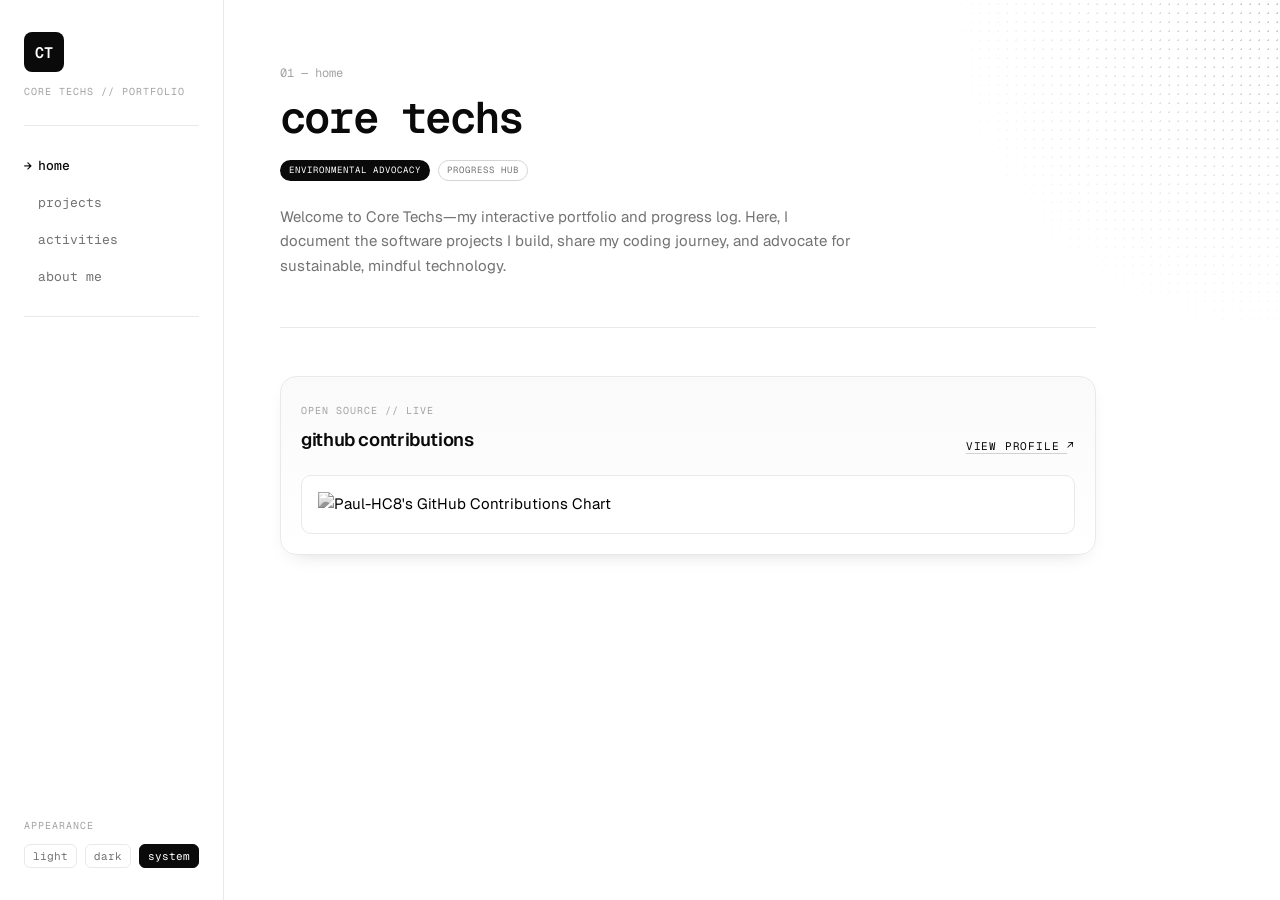
==== index.html @ 4b156652 "Initial commit: Core Techs portfolio" ====
<!DOCTYPE html>
<html lang="en">
<head>
  <meta charset="UTF-8" />
  <meta name="viewport" content="width=device-width, initial-scale=1.0" />
  <meta name="color-scheme" content="light dark" />
  <title>core techs — portfolio</title>

  <!-- Load Geist and Geist Mono with swap behavior -->
  <link rel="preconnect" href="https://fonts.googleapis.com" />
  <link rel="preconnect" href="https://fonts.gstatic.com" crossorigin />
  <link href="https://fonts.googleapis.com/css2?family=Geist+Mono:wght@400;500;600&family=Geist:wght@400;500;600&display=swap" rel="stylesheet" />

  <link rel="stylesheet" href="style.css" />
</head>
<body>
  <!-- Subtle halftone dot texture in the top-right corner -->
  <div class="halftone-backdrop" aria-hidden="true"></div>

  <!-- MOBILE TOP BAR (Visible below 1024px) -->
  <header class="mobile-header">
    <button class="logo-btn" id="mobileLogoBtn" aria-label="Return to Home">CT</button>
    <button class="menu-toggle" id="menuToggle" aria-label="Toggle Menu" aria-expanded="false">
      MENU
    </button>
  </header>

  <div class="app-layout">
    <!-- LEFT SIDEBAR (Fixed 14rem on desktop, overlay on mobile) -->
    <aside class="sidebar" id="sidebar">
      <div class="sidebar-top">
        <!-- Clickable CT Logo that returns to Home -->
        <button class="logo-btn desktop-logo" id="logoBtn" aria-label="Return to Home">
          CT
        </button>
        <span class="micro-label">CORE TECHS // PORTFOLIO</span>
      </div>

      <hr class="hairline" />

      <!-- Navigation Tabs -->
      <nav class="nav-tabs" aria-label="Main Navigation">
        <button class="nav-btn active" data-tab="home">
          <span class="nav-arrow" aria-hidden="true">→</span> home
        </button>
        <button class="nav-btn" data-tab="projects">
          <span class="nav-arrow" aria-hidden="true">→</span> projects
        </button>
        <button class="nav-btn" data-tab="activities">
          <span class="nav-arrow" aria-hidden="true">→</span> activities
        </button>
        <button class="nav-btn" data-tab="about">
          <span class="nav-arrow" aria-hidden="true">→</span> about me
        </button>
      </nav>

      <hr class="hairline" />

      <!-- Theme Switcher: Light / Dark / System -->
      <div class="theme-group">
        <span class="micro-label">APPEARANCE</span>
        <div class="theme-controls" role="group" aria-label="Color theme">
          <button class="theme-btn" data-theme-choice="light">light</button>
          <button class="theme-btn" data-theme-choice="dark">dark</button>
          <button class="theme-btn" data-theme-choice="system">system</button>
        </div>
      </div>
    </aside>

    <!-- MAIN CONTENT COLUMN -->
    <main class="main-content">

      <!-- 1. HOME TAB -->
      <section id="home" class="tab-section active">
        <header class="hero stagger-1">
          <div class="section-marker">01 — home</div>
          <h1 class="display-title">core techs</h1>

          <div class="badge-row">
            <!-- Single inverted chip for highest emphasis -->
            <span class="chip-inverted">ENVIRONMENTAL ADVOCACY</span>
            <span class="chip-outline">PROGRESS HUB</span>
          </div>

          <p class="site-description">
            Welcome to Core Techs—my interactive portfolio and progress log. 
            Here, I document the software projects I build, share my coding journey, 
            and advocate for sustainable, mindful technology.
          </p>
        </header>

        <hr class="hairline section-divider stagger-2" />

        <!-- GITHUB ISLAND CARD -->
        <article class="card github-island stagger-3">
          <div class="island-header">
            <div>
              <span class="micro-label">OPEN SOURCE // LIVE</span>
              <h2 class="card-title">github contributions</h2>
            </div>
            <a id="githubLink" href="https://github.com" target="_blank" rel="noopener noreferrer" class="mono-link">
              VIEW PROFILE <span class="arrow-ext">↗</span>
            </a>
          </div>

          <div class="contribution-wrapper">
            <img
              id="githubChart"
              src=""
              alt="GitHub Contributions Chart"
              class="contribution-chart"
            />
          </div>
        </article>
      </section>

      <!-- 2. PROJECTS TAB -->
      <section id="projects" class="tab-section">
        <div class="section-marker stagger-1">02 — projects</div>
        <h1 class="display-title stagger-1">projects</h1>
        <p class="site-description stagger-2">
          Your featured software and environmental projects will live here in our next update.
        </p>
      </section>

      <!-- 3. ACTIVITIES TAB -->
      <section id="activities" class="tab-section">
        <div class="section-marker stagger-1">03 — activities</div>
        <h1 class="display-title stagger-1">activities</h1>
        <p class="site-description stagger-2">
          Your environmental advocacy milestones and progress timeline will live here.
        </p>
      </section>

      <!-- 4. ABOUT ME TAB -->
      <section id="about" class="tab-section">
        <div class="section-marker stagger-1">04 — about me</div>
        <h1 class="display-title stagger-1">about me</h1>
        <p class="site-description stagger-2">
          Your bio, technical skills, and sustainability mission statement will live here.
        </p>
      </section>

    </main>
  </div>

  <script src="script.js"></script>
</body>
</html>
---- style.css ----
/* =========================================
   1. SEMANTIC MONOCHROME TOKENS
   ========================================= */
:root {
  /* Light Theme (Default) */
  --bg: #ffffff;
  --ink: #0a0a0a;
  --gray-50: #fafafa;
  --gray-100: #f5f5f5;
  --gray-200: #e9e9e9;
  --gray-300: #d4d4d4;
  --gray-400: #a3a3a3;
  --gray-500: #737373;

  /* Halftone dot color & card shadow */
  --dot-color: rgba(10, 10, 10, 0.22);
  --shadow-card: 0 8px 22px -14px rgba(0, 0, 0, 0.25);
  --shadow-card-hover: 0 18px 36px -20px rgba(0, 0, 0, 0.40);

  /* Typography */
  --font-sans: "Geist", system-ui, -apple-system, sans-serif;
  --font-mono: "Geist Mono", ui-monospace, SFMono-Regular, monospace;

  /* Motion curve */
  --ease-out: cubic-bezier(0.16, 1, 0.3, 1);
}

/* Dark Theme Re-mapping */
:root.dark {
  --bg: #0c0c0f;
  --ink: #f4f4f5;
  --gray-50: #18181b;
  --gray-100: #1e1e22;
  --gray-200: #2a2a30;
  --gray-300: #3a3a42;
  --gray-400: #8a8a92;
  --gray-500: #a0a0a8;

  --dot-color: rgba(244, 244, 245, 0.22);
  --shadow-card: none;
  --shadow-card-hover: none;
}

/* =========================================
   2. BASE & RESET
   ========================================= */
* {
  box-sizing: border-box;
  margin: 0;
  padding: 0;
}

::selection {
  background-color: var(--ink);
  color: var(--bg);
}

body {
  font-family: var(--font-sans);
  font-size: 15px;
  line-height: 1.65;
  background-color: var(--bg);
  color: var(--ink);
  transition: background-color 500ms ease, color 500ms ease;
  overflow-x: hidden;
}

/* Slim 6px scrollbar */
::-webkit-scrollbar {
  width: 6px;
  height: 6px;
}
::-webkit-scrollbar-track {
  background: transparent;
}
::-webkit-scrollbar-thumb {
  background: var(--gray-300);
  border-radius: 999px;
}

/* =========================================
   3. HALFTONE TEXTURE MOTIF
   ========================================= */
.halftone-backdrop {
  position: fixed;
  top: 0;
  right: 0;
  width: 340px;
  height: 340px;
  pointer-events: none;
  z-index: 0;
  background-image: radial-gradient(circle, var(--dot-color) 1px, transparent 1px);
  background-size: 9px 9px;
  -webkit-mask-image: radial-gradient(circle at top right, black 0%, transparent 72%);
  mask-image: radial-gradient(circle at top right, black 0%, transparent 72%);
}

/* =========================================
   4. LAYOUT & FIXED LEFT SIDEBAR
   ========================================= */
.mobile-header {
  display: none;
}

.app-layout {
  position: relative;
  z-index: 1;
  min-height: 100vh;
}

.sidebar {
  position: fixed;
  top: 0;
  left: 0;
  width: 14rem;
  height: 100vh;
  padding: 2rem 1.5rem;
  background-color: var(--bg);
  border-right: 1px solid var(--gray-200);
  display: flex;
  flex-direction: column;
  gap: 1.5rem;
  transition: background-color 500ms ease, border-color 500ms ease;
}

.sidebar-top {
  display: flex;
  flex-direction: column;
  gap: 0.75rem;
}

/* Inverted CT Logo */
.logo-btn {
  width: 40px;
  height: 40px;
  border-radius: 8px;
  background-color: var(--ink);
  color: var(--bg);
  font-family: var(--font-mono);
  font-size: 0.95rem;
  font-weight: 600;
  letter-spacing: 0.5px;
  border: none;
  cursor: pointer;
  transition: opacity 200ms ease, transform 200ms ease;
}

.logo-btn:hover {
  opacity: 0.85;
  transform: translateY(-1px);
}

.hairline {
  border: none;
  border-top: 1px solid var(--gray-200);
  transition: border-color 500ms ease;
}

/* Navigation Tabs */
.nav-tabs {
  display: flex;
  flex-direction: column;
  gap: 0.35rem;
}

.nav-btn {
  background: transparent;
  border: none;
  color: var(--gray-500);
  font-family: var(--font-mono);
  font-size: 13px;
  text-align: left;
  padding: 0.45rem 0;
  cursor: pointer;
  display: flex;
  align-items: center;
  gap: 0.4rem;
  transition: color 200ms ease;
}

.nav-btn:hover {
  color: var(--ink);
}

.nav-arrow {
  opacity: 0;
  transform: translateX(-4px);
  transition: opacity 200ms ease, transform 200ms ease;
}

.nav-btn.active {
  color: var(--ink);
  font-weight: 500;
}

.nav-btn.active .nav-arrow {
  opacity: 1;
  transform: translateX(0);
}

/* Theme Switcher */
.theme-group {
  margin-top: auto;
  display: flex;
  flex-direction: column;
  gap: 0.6rem;
}

.theme-controls {
  display: flex;
  gap: 0.5rem;
}

.theme-btn {
  background: transparent;
  border: 1px solid var(--gray-200);
  border-radius: 6px;
  padding: 0.25rem 0.5rem;
  font-family: var(--font-mono);
  font-size: 11px;
  color: var(--gray-500);
  cursor: pointer;
  transition: all 200ms ease;
}

.theme-btn:hover {
  color: var(--ink);
  border-color: var(--gray-300);
}

.theme-btn.active {
  background-color: var(--ink);
  color: var(--bg);
  border-color: var(--ink);
}

/* =========================================
   5. MAIN CONTENT & TYPOGRAPHY
   ========================================= */
.main-content {
  margin-left: 14rem;
  max-width: calc(42rem + 14rem);
  padding: 4rem 1.5rem 5rem 3.5rem;
}

.tab-section {
  display: none;
}

.tab-section.active {
  display: block;
}

.micro-label {
  font-family: var(--font-mono);
  font-size: 10px;
  text-transform: uppercase;
  letter-spacing: 1px;
  color: var(--gray-400);
}

.section-marker {
  font-family: var(--font-mono);
  font-size: 12px;
  color: var(--gray-400);
  margin-bottom: 0.75rem;
}

.display-title {
  font-family: var(--font-mono);
  font-size: 2.75rem;
  font-weight: 600;
  line-height: 1;
  letter-spacing: -0.04em;
  text-transform: lowercase;
  margin-bottom: 1.25rem;
}

.badge-row {
  display: flex;
  flex-wrap: wrap;
  gap: 0.5rem;
  margin-bottom: 1.5rem;
}

.chip-inverted {
  background-color: var(--ink);
  color: var(--bg);
  font-family: var(--font-mono);
  font-size: 9px;
  letter-spacing: 1px;
  padding: 3px 9px;
  border-radius: 999px;
}

.chip-outline {
  border: 1px solid var(--gray-300);
  color: var(--gray-500);
  font-family: var(--font-mono);
  font-size: 9px;
  letter-spacing: 1px;
  padding: 2px 8px;
  border-radius: 999px;
}

.site-description {
  color: var(--gray-500);
  max-width: 58ch;
}

.section-divider {
  margin: 3rem 0;
}

/* =========================================
   6. CARDS & GITHUB ISLAND
   ========================================= */
.card {
  background: linear-gradient(180deg, var(--gray-50) 0%, var(--bg) 100%);
  border: 1px solid var(--gray-200);
  border-radius: 16px;
  padding: 1.25rem;
  box-shadow: var(--shadow-card);
  transition: transform 420ms var(--ease-out),
              box-shadow 350ms var(--ease-out),
              border-color 500ms ease,
              background-color 500ms ease;
}

.card:hover {
  transform: translateY(-2px);
  box-shadow: var(--shadow-card-hover);
}

.island-header {
  display: flex;
  justify-content: space-between;
  align-items: flex-end;
  flex-wrap: wrap;
  gap: 0.75rem;
  margin-bottom: 1.25rem;
}

.card-title {
  font-size: 1.15rem;
  font-weight: 600;
  letter-spacing: -0.02em;
  text-transform: lowercase;
  margin-top: 0.2rem;
}

.mono-link {
  font-family: var(--font-mono);
  font-size: 11px;
  letter-spacing: 0.8px;
  color: var(--ink);
  text-decoration: underline;
  text-decoration-color: rgba(128, 128, 128, 0.35);
  text-underline-offset: 3px;
  transition: text-decoration-color 200ms ease;
}

.mono-link:hover {
  text-decoration-color: var(--ink);
}

.arrow-ext {
  display: inline-block;
  transition: transform 200ms ease;
}

.mono-link:hover .arrow-ext {
  transform: translate(2px, -2px);
}

.contribution-wrapper {
  background-color: var(--bg);
  border: 1px solid var(--gray-200);
  border-radius: 10px;
  padding: 1rem;
  overflow-x: auto;
}

.contribution-chart {
  width: 100%;
  min-width: 560px;
  display: block;
  filter: grayscale(1) contrast(1.1);
}

:root.dark .contribution-chart {
  filter: grayscale(1) invert(1) hue-rotate(180deg) brightness(0.95);
}

/* =========================================
   7. STAGGERED ENTRANCE MOTION
   ========================================= */
@keyframes fadeUp {
  from {
    opacity: 0;
    transform: translateY(12px);
  }
  to {
    opacity: 1;
    transform: translateY(0);
  }
}

.tab-section.active .stagger-1 {
  animation: fadeUp 700ms var(--ease-out) 50ms both;
}
.tab-section.active .stagger-2 {
  animation: fadeUp 700ms var(--ease-out) 120ms both;
}
.tab-section.active .stagger-3 {
  animation: fadeUp 700ms var(--ease-out) 190ms both;
}

@media (prefers-reduced-motion: reduce) {
  *, *::before, *::after {
    animation-duration: 0.01ms !important;
    transition-duration: 0.01ms !important;
  }
}

/* =========================================
   8. RESPONSIVE (< 1024px)
   ========================================= */
@media (max-width: 1023px) {
  .mobile-header {
    position: sticky;
    top: 0;
    z-index: 20;
    display: flex;
    justify-content: space-between;
    align-items: center;
    padding: 0.75rem 1rem;
    background-color: rgba(255, 255, 255, 0.9);
    backdrop-filter: blur(10px);
    border-bottom: 1px solid var(--gray-200);
  }

  :root.dark .mobile-header {
    background-color: rgba(12, 12, 15, 0.9);
  }

  .menu-toggle {
    background: transparent;
    border: 1px solid var(--gray-200);
    border-radius: 6px;
    padding: 0.4rem 0.75rem;
    font-family: var(--font-mono);
    font-size: 11px;
    letter-spacing: 1px;
    color: var(--ink);
    cursor: pointer;
  }

  .desktop-logo {
    display: none;
  }

  .sidebar {
    width: 100%;
    height: calc(100vh - 65px);
    top: 65px;
    z-index: 15;
    transform: translateX(-100%);
    transition: transform 250ms var(--ease-out);
  }

  .sidebar.open {
    transform: translateX(0);
  }

  .main-content {
    margin-left: 0;
    max-width: 42rem;
    padding: 2.5rem 1rem 4rem;
  }
}
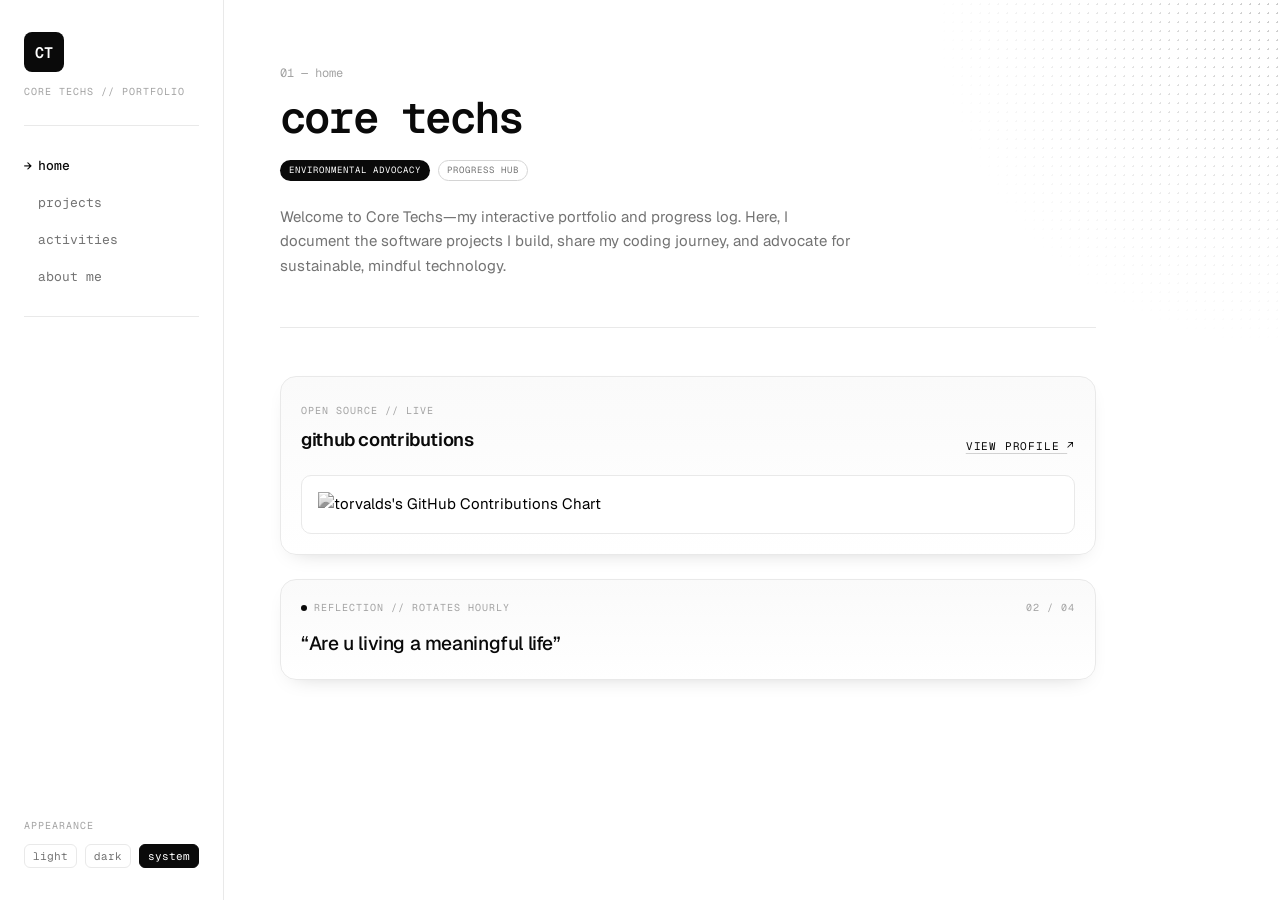
==== commit b5005b71: "Update : Added quotes sa" ====
--- a/index.html
+++ b/index.html
@@ -6,18 +6,19 @@
   <meta name="color-scheme" content="light dark" />
   <title>core techs — portfolio</title>
 
-  <!-- Load Geist and Geist Mono with swap behavior -->
+  <!-- Load Geist and Geist Mono fonts with swap behavior -->
   <link rel="preconnect" href="https://fonts.googleapis.com" />
   <link rel="preconnect" href="https://fonts.gstatic.com" crossorigin />
   <link href="https://fonts.googleapis.com/css2?family=Geist+Mono:wght@400;500;600&family=Geist:wght@400;500;600&display=swap" rel="stylesheet" />
 
+  <!-- Main bryl-minimal monochrome stylesheet -->
   <link rel="stylesheet" href="style.css" />
 </head>
 <body>
-  <!-- Subtle halftone dot texture in the top-right corner -->
+  <!-- Subtle monochrome halftone dot texture in the top-right corner -->
   <div class="halftone-backdrop" aria-hidden="true"></div>
 
-  <!-- MOBILE TOP BAR (Visible below 1024px) -->
+  <!-- MOBILE TOP BAR (Visible on screens narrower than 1024px) -->
   <header class="mobile-header">
     <button class="logo-btn" id="mobileLogoBtn" aria-label="Return to Home">CT</button>
     <button class="menu-toggle" id="menuToggle" aria-label="Toggle Menu" aria-expanded="false">
@@ -26,7 +27,7 @@
   </header>
 
   <div class="app-layout">
-    <!-- LEFT SIDEBAR (Fixed 14rem on desktop, overlay on mobile) -->
+    <!-- FIXED LEFT SIDEBAR -->
     <aside class="sidebar" id="sidebar">
       <div class="sidebar-top">
         <!-- Clickable CT Logo that returns to Home -->
@@ -77,7 +78,7 @@
           <h1 class="display-title">core techs</h1>
 
           <div class="badge-row">
-            <!-- Single inverted chip for highest emphasis -->
+            <!-- Single inverted chip for highest visual emphasis -->
             <span class="chip-inverted">ENVIRONMENTAL ADVOCACY</span>
             <span class="chip-outline">PROGRESS HUB</span>
           </div>
@@ -91,7 +92,7 @@
 
         <hr class="hairline section-divider stagger-2" />
 
-        <!-- GITHUB ISLAND CARD -->
+        <!-- GITHUB CONTRIBUTIONS ISLAND -->
         <article class="card github-island stagger-3">
           <div class="island-header">
             <div>
@@ -111,6 +112,20 @@
               class="contribution-chart"
             />
           </div>
+        </article>
+
+        <!-- HOURLY INSPIRATIONAL QUOTE ISLAND -->
+        <article class="card quote-island stagger-4" aria-live="polite">
+          <div class="quote-header">
+            <span class="micro-label status-label">
+              <span class="status-dot" aria-hidden="true"></span>
+              REFLECTION // ROTATES HOURLY
+            </span>
+            <span id="quoteCounter" class="micro-label">01 / 04</span>
+          </div>
+          <blockquote id="quoteDisplay" class="quote-text">
+            “Life is a gift”
+          </blockquote>
         </article>
       </section>
 
@@ -144,6 +159,7 @@
     </main>
   </div>
 
+  <!-- Single combined JavaScript file -->
   <script src="script.js"></script>
 </body>
 </html>
--- a/style.css
+++ b/style.css
@@ -12,16 +12,13 @@
   --gray-400: #a3a3a3;
   --gray-500: #737373;
 
-  /* Halftone dot color & card shadow */
   --dot-color: rgba(10, 10, 10, 0.22);
   --shadow-card: 0 8px 22px -14px rgba(0, 0, 0, 0.25);
   --shadow-card-hover: 0 18px 36px -20px rgba(0, 0, 0, 0.40);
 
-  /* Typography */
   --font-sans: "Geist", system-ui, -apple-system, sans-serif;
   --font-mono: "Geist Mono", ui-monospace, SFMono-Regular, monospace;
 
-  /* Motion curve */
   --ease-out: cubic-bezier(0.16, 1, 0.3, 1);
 }
 
@@ -65,7 +62,6 @@
   overflow-x: hidden;
 }
 
-/* Slim 6px scrollbar */
 ::-webkit-scrollbar {
   width: 6px;
   height: 6px;
@@ -129,7 +125,6 @@
   gap: 0.75rem;
 }
 
-/* Inverted CT Logo */
 .logo-btn {
   width: 40px;
   height: 40px;
@@ -156,7 +151,6 @@
   transition: border-color 500ms ease;
 }
 
-/* Navigation Tabs */
 .nav-tabs {
   display: flex;
   flex-direction: column;
@@ -198,7 +192,6 @@
   transform: translateX(0);
 }
 
-/* Theme Switcher */
 .theme-group {
   margin-top: auto;
   display: flex;
@@ -313,7 +306,7 @@
 }
 
 /* =========================================
-   6. CARDS & GITHUB ISLAND
+   6. CARDS, GITHUB ISLAND & QUOTE ISLAND
    ========================================= */
 .card {
   background: linear-gradient(180deg, var(--gray-50) 0%, var(--bg) 100%);
@@ -392,6 +385,46 @@
   filter: grayscale(1) invert(1) hue-rotate(180deg) brightness(0.95);
 }
 
+/* Hourly Quote Card */
+.quote-island {
+  margin-top: 1.5rem;
+}
+
+.quote-header {
+  display: flex;
+  justify-content: space-between;
+  align-items: center;
+  margin-bottom: 0.85rem;
+}
+
+.status-label {
+  display: inline-flex;
+  align-items: center;
+  gap: 0.45rem;
+}
+
+.status-dot {
+  width: 6px;
+  height: 6px;
+  border-radius: 999px;
+  background-color: var(--ink);
+  animation: pulseDot 1.8s ease-in-out infinite;
+}
+
+@keyframes pulseDot {
+  0%, 100% { opacity: 1; }
+  50% { opacity: 0.25; }
+}
+
+.quote-text {
+  font-size: 1.2rem;
+  font-weight: 500;
+  letter-spacing: -0.02em;
+  line-height: 1.5;
+  color: var(--ink);
+  transition: opacity 300ms ease;
+}
+
 /* =========================================
    7. STAGGERED ENTRANCE MOTION
    ========================================= */
@@ -414,6 +447,9 @@
 }
 .tab-section.active .stagger-3 {
   animation: fadeUp 700ms var(--ease-out) 190ms both;
+}
+.tab-section.active .stagger-4 {
+  animation: fadeUp 700ms var(--ease-out) 260ms both;
 }
 
 @media (prefers-reduced-motion: reduce) {
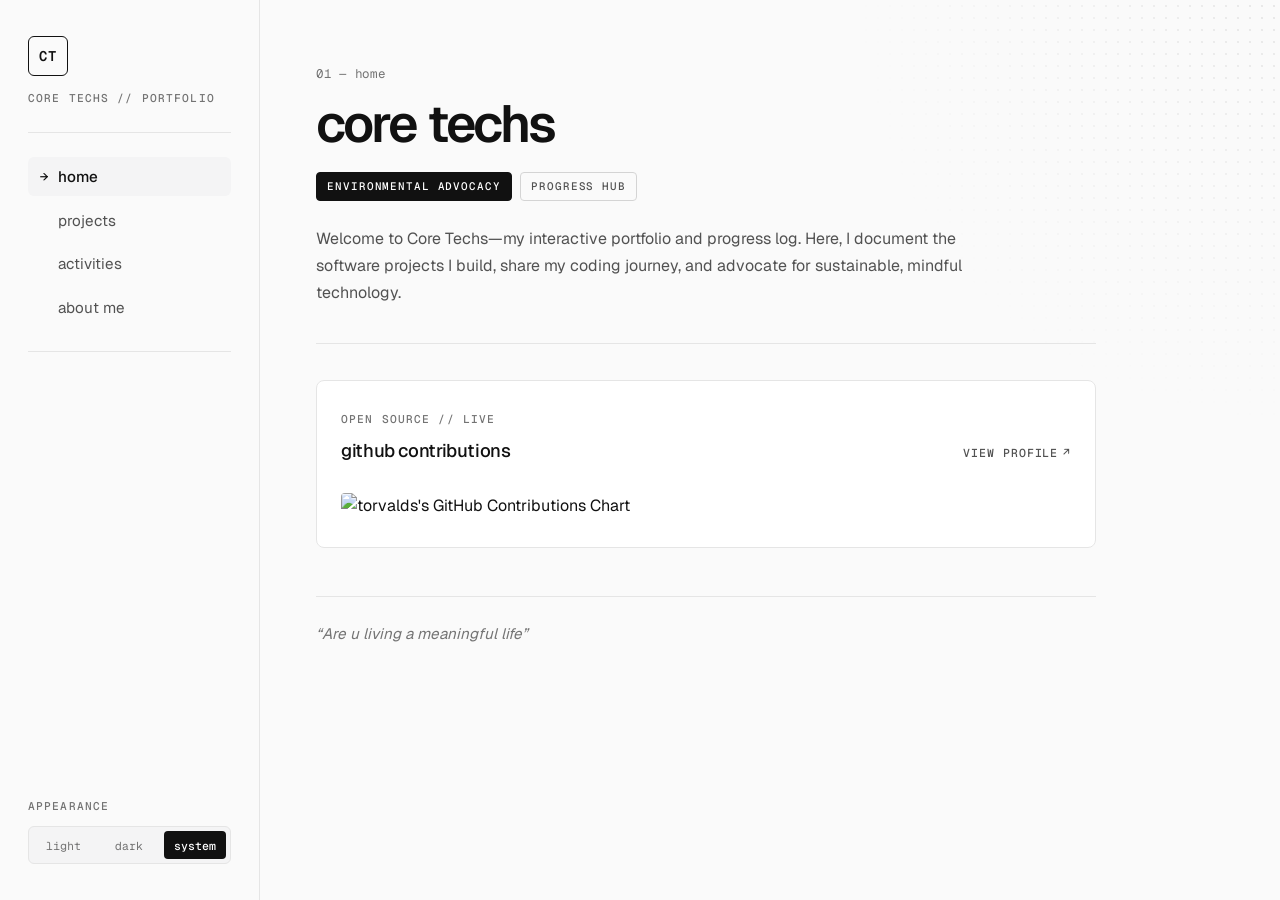
==== commit 75b0aa07: "Fixed quote island into footer" ====
--- a/index.html
+++ b/index.html
@@ -84,15 +84,15 @@
           </div>
 
           <p class="site-description">
-            Welcome to Core Techs—my interactive portfolio and progress log. 
-            Here, I document the software projects I build, share my coding journey, 
+            Welcome to Core Techs—my interactive portfolio and progress log.
+            Here, I document the software projects I build, share my coding journey,
             and advocate for sustainable, mindful technology.
           </p>
         </header>
 
         <hr class="hairline section-divider stagger-2" />
 
-        <!-- GITHUB CONTRIBUTIONS ISLAND -->
+        <!-- GITHUB CONTRIBUTIONS ISLAND (Retained design) -->
         <article class="card github-island stagger-3">
           <div class="island-header">
             <div>
@@ -114,19 +114,12 @@
           </div>
         </article>
 
-        <!-- HOURLY INSPIRATIONAL QUOTE ISLAND -->
-        <article class="card quote-island stagger-4" aria-live="polite">
-          <div class="quote-header">
-            <span class="micro-label status-label">
-              <span class="status-dot" aria-hidden="true"></span>
-              REFLECTION // ROTATES HOURLY
-            </span>
-            <span id="quoteCounter" class="micro-label">01 / 04</span>
-          </div>
-          <blockquote id="quoteDisplay" class="quote-text">
+        <!-- HOURLY INSPIRATIONAL QUOTE FOOTER (Minimal, no island/labels/counter) -->
+        <footer class="quote-footer stagger-4" aria-live="polite">
+          <blockquote id="quoteDisplay" class="quote-footer-text">
             “Life is a gift”
           </blockquote>
-        </article>
+        </footer>
       </section>
 
       <!-- 2. PROJECTS TAB -->
--- a/style.css
+++ b/style.css
@@ -1,106 +1,199 @@
 /* =========================================
-   1. SEMANTIC MONOCHROME TOKENS
+   1. DESIGN TOKENS (LIGHT & DARK THEMES)
    ========================================= */
 :root {
-  /* Light Theme (Default) */
-  --bg: #ffffff;
-  --ink: #0a0a0a;
-  --gray-50: #fafafa;
-  --gray-100: #f5f5f5;
-  --gray-200: #e9e9e9;
-  --gray-300: #d4d4d4;
-  --gray-400: #a3a3a3;
-  --gray-500: #737373;
-
-  --dot-color: rgba(10, 10, 10, 0.22);
-  --shadow-card: 0 8px 22px -14px rgba(0, 0, 0, 0.25);
-  --shadow-card-hover: 0 18px 36px -20px rgba(0, 0, 0, 0.40);
-
-  --font-sans: "Geist", system-ui, -apple-system, sans-serif;
-  --font-mono: "Geist Mono", ui-monospace, SFMono-Regular, monospace;
-
-  --ease-out: cubic-bezier(0.16, 1, 0.3, 1);
-}
-
-/* Dark Theme Re-mapping */
+  /* Color Palette — Light Mode (bryl-minimal monochrome) */
+  --bg: #fafafa;
+  --surface: #ffffff;
+  --surface-subtle: #f4f4f5;
+  --text: #111111;
+  --text-secondary: #525252;
+  --muted: #737373;
+  --border: #e5e5e5;
+  --border-strong: #d4d4d4;
+  --accent: #111111;
+  --accent-text: #ffffff;
+  --halftone-dot: rgba(17, 17, 17, 0.08);
+
+  /* Typography */
+  --font-sans: "Geist", -apple-system, BlinkMacSystemFont, "Segoe UI", sans-serif;
+  --font-mono: "Geist Mono", ui-monospace, SFMono-Regular, Menlo, monospace;
+
+  /* Layout Dimensions */
+  --sidebar-width: 260px;
+  --content-max-width: 780px;
+  --radius: 8px;
+}
+
+/* Dark Mode overrides (toggled by script.js on <html>) */
 :root.dark {
-  --bg: #0c0c0f;
-  --ink: #f4f4f5;
-  --gray-50: #18181b;
-  --gray-100: #1e1e22;
-  --gray-200: #2a2a30;
-  --gray-300: #3a3a42;
-  --gray-400: #8a8a92;
-  --gray-500: #a0a0a8;
-
-  --dot-color: rgba(244, 244, 245, 0.22);
-  --shadow-card: none;
-  --shadow-card-hover: none;
-}
-
-/* =========================================
-   2. BASE & RESET
-   ========================================= */
-* {
+  --bg: #0a0a0a;
+  --surface: #121212;
+  --surface-subtle: #1a1a1a;
+  --text: #f5f5f5;
+  --text-secondary: #a3a3a3;
+  --muted: #8a8a8a;
+  --border: #262626;
+  --border-strong: #404040;
+  --accent: #f5f5f5;
+  --accent-text: #0a0a0a;
+  --halftone-dot: rgba(245, 245, 245, 0.08);
+}
+
+/* =========================================
+   2. RESET & BASE STYLES
+   ========================================= */
+*,
+*::before,
+*::after {
   box-sizing: border-box;
+}
+
+html {
+  font-size: 16px;
+  scroll-behavior: smooth;
+}
+
+body {
   margin: 0;
+  min-height: 100vh;
+  background-color: var(--bg);
+  color: var(--text);
+  font-family: var(--font-sans);
+  line-height: 1.6;
+  -webkit-font-smoothing: antialiased;
+  transition: background-color 0.2s ease, color 0.2s ease;
+}
+
+button {
+  font-family: inherit;
+  color: inherit;
+  background: none;
+  border: none;
   padding: 0;
-}
-
-::selection {
-  background-color: var(--ink);
-  color: var(--bg);
-}
-
-body {
-  font-family: var(--font-sans);
-  font-size: 15px;
-  line-height: 1.65;
-  background-color: var(--bg);
-  color: var(--ink);
-  transition: background-color 500ms ease, color 500ms ease;
-  overflow-x: hidden;
-}
-
-::-webkit-scrollbar {
-  width: 6px;
-  height: 6px;
-}
-::-webkit-scrollbar-track {
-  background: transparent;
-}
-::-webkit-scrollbar-thumb {
-  background: var(--gray-300);
-  border-radius: 999px;
-}
-
-/* =========================================
-   3. HALFTONE TEXTURE MOTIF
+  cursor: pointer;
+}
+
+a {
+  color: inherit;
+  text-decoration: none;
+}
+
+/* Focus outline for keyboard accessibility */
+button:focus-visible,
+a:focus-visible {
+  outline: 2px solid var(--text);
+  outline-offset: 2px;
+}
+
+/* =========================================
+   3. HALFTONE DOT BACKDROP (TOP-RIGHT)
    ========================================= */
 .halftone-backdrop {
   position: fixed;
   top: 0;
   right: 0;
-  width: 340px;
-  height: 340px;
+  width: 420px;
+  height: 420px;
   pointer-events: none;
   z-index: 0;
-  background-image: radial-gradient(circle, var(--dot-color) 1px, transparent 1px);
-  background-size: 9px 9px;
-  -webkit-mask-image: radial-gradient(circle at top right, black 0%, transparent 72%);
-  mask-image: radial-gradient(circle at top right, black 0%, transparent 72%);
-}
-
-/* =========================================
-   4. LAYOUT & FIXED LEFT SIDEBAR
+  background-image: radial-gradient(var(--halftone-dot) 1.25px, transparent 1.25px);
+  background-size: 12px 12px;
+  -webkit-mask-image: radial-gradient(circle at top right, #000 0%, transparent 72%);
+  mask-image: radial-gradient(circle at top right, #000 0%, transparent 72%);
+}
+
+/* =========================================
+   4. SHARED UTILITY ELEMENTS
+   ========================================= */
+.micro-label {
+  display: inline-block;
+  font-family: var(--font-mono);
+  font-size: 0.7rem;
+  font-weight: 500;
+  letter-spacing: 0.1em;
+  text-transform: uppercase;
+  color: var(--muted);
+}
+
+.hairline {
+  border: none;
+  border-top: 1px solid var(--border);
+  margin: 1.5rem 0;
+}
+
+.section-divider {
+  margin: 2.25rem 0;
+}
+
+.logo-btn {
+  display: inline-flex;
+  align-items: center;
+  justify-content: center;
+  width: 40px;
+  height: 40px;
+  border: 1px solid var(--text);
+  border-radius: 6px;
+  font-family: var(--font-mono);
+  font-size: 0.875rem;
+  font-weight: 600;
+  letter-spacing: 0.05em;
+  color: var(--text);
+  background-color: transparent;
+  transition: background-color 0.2s ease, color 0.2s ease, transform 0.15s ease;
+}
+
+.logo-btn:hover {
+  background-color: var(--accent);
+  color: var(--accent-text);
+}
+
+.logo-btn:active {
+  transform: scale(0.96);
+}
+
+/* =========================================
+   5. MOBILE HEADER (HIDDEN ON DESKTOP)
    ========================================= */
 .mobile-header {
   display: none;
-}
-
+  position: fixed;
+  top: 0;
+  left: 0;
+  right: 0;
+  height: 64px;
+  padding: 0 1.25rem;
+  align-items: center;
+  justify-content: space-between;
+  background-color: var(--bg);
+  border-bottom: 1px solid var(--border);
+  z-index: 100;
+}
+
+.menu-toggle {
+  font-family: var(--font-mono);
+  font-size: 0.75rem;
+  font-weight: 500;
+  letter-spacing: 0.1em;
+  padding: 0.45rem 0.75rem;
+  border: 1px solid var(--border-strong);
+  border-radius: 6px;
+  transition: background-color 0.2s ease, color 0.2s ease, border-color 0.2s ease;
+}
+
+.menu-toggle:hover {
+  background-color: var(--accent);
+  color: var(--accent-text);
+  border-color: var(--accent);
+}
+
+/* =========================================
+   6. APP LAYOUT & FIXED SIDEBAR
+   ========================================= */
 .app-layout {
   position: relative;
   z-index: 1;
+  display: flex;
   min-height: 100vh;
 }
 
@@ -108,49 +201,25 @@
   position: fixed;
   top: 0;
   left: 0;
-  width: 14rem;
-  height: 100vh;
-  padding: 2rem 1.5rem;
+  bottom: 0;
+  width: var(--sidebar-width);
+  padding: 2.25rem 1.75rem;
+  display: flex;
+  flex-direction: column;
   background-color: var(--bg);
-  border-right: 1px solid var(--gray-200);
+  border-right: 1px solid var(--border);
+  z-index: 50;
+  transition: background-color 0.2s ease, border-color 0.2s ease, transform 0.25s ease;
+}
+
+.sidebar-top {
   display: flex;
   flex-direction: column;
-  gap: 1.5rem;
-  transition: background-color 500ms ease, border-color 500ms ease;
-}
-
-.sidebar-top {
-  display: flex;
-  flex-direction: column;
-  gap: 0.75rem;
-}
-
-.logo-btn {
-  width: 40px;
-  height: 40px;
-  border-radius: 8px;
-  background-color: var(--ink);
-  color: var(--bg);
-  font-family: var(--font-mono);
-  font-size: 0.95rem;
-  font-weight: 600;
-  letter-spacing: 0.5px;
-  border: none;
-  cursor: pointer;
-  transition: opacity 200ms ease, transform 200ms ease;
-}
-
-.logo-btn:hover {
-  opacity: 0.85;
-  transform: translateY(-1px);
-}
-
-.hairline {
-  border: none;
-  border-top: 1px solid var(--gray-200);
-  transition: border-color 500ms ease;
-}
-
+  align-items: flex-start;
+  gap: 0.9rem;
+}
+
+/* Navigation Tabs */
 .nav-tabs {
   display: flex;
   flex-direction: column;
@@ -158,33 +227,41 @@
 }
 
 .nav-btn {
-  background: transparent;
-  border: none;
-  color: var(--gray-500);
-  font-family: var(--font-mono);
-  font-size: 13px;
+  display: flex;
+  align-items: center;
+  gap: 0.6rem;
+  width: 100%;
+  padding: 0.6rem 0.75rem;
+  border-radius: 6px;
+  font-size: 0.95rem;
+  font-weight: 400;
+  color: var(--text-secondary);
   text-align: left;
-  padding: 0.45rem 0;
-  cursor: pointer;
-  display: flex;
-  align-items: center;
-  gap: 0.4rem;
-  transition: color 200ms ease;
-}
-
-.nav-btn:hover {
-  color: var(--ink);
+  transition: background-color 0.15s ease, color 0.15s ease;
 }
 
 .nav-arrow {
+  font-family: var(--font-mono);
+  font-size: 0.85rem;
   opacity: 0;
   transform: translateX(-4px);
-  transition: opacity 200ms ease, transform 200ms ease;
+  transition: opacity 0.15s ease, transform 0.15s ease;
+}
+
+.nav-btn:hover {
+  color: var(--text);
+  background-color: var(--surface-subtle);
+}
+
+.nav-btn:hover .nav-arrow {
+  opacity: 0.6;
+  transform: translateX(0);
 }
 
 .nav-btn.active {
-  color: var(--ink);
-  font-weight: 500;
+  color: var(--text);
+  font-weight: 500;
+  background-color: var(--surface-subtle);
 }
 
 .nav-btn.active .nav-arrow {
@@ -192,81 +269,80 @@
   transform: translateX(0);
 }
 
+/* Theme Switcher (Light / Dark / System) */
 .theme-group {
   margin-top: auto;
   display: flex;
   flex-direction: column;
-  gap: 0.6rem;
+  gap: 0.65rem;
 }
 
 .theme-controls {
-  display: flex;
-  gap: 0.5rem;
+  display: grid;
+  grid-template-columns: repeat(3, 1fr);
+  gap: 0.25rem;
+  padding: 0.25rem;
+  background-color: var(--surface-subtle);
+  border: 1px solid var(--border);
+  border-radius: 6px;
 }
 
 .theme-btn {
-  background: transparent;
-  border: 1px solid var(--gray-200);
-  border-radius: 6px;
-  padding: 0.25rem 0.5rem;
-  font-family: var(--font-mono);
-  font-size: 11px;
-  color: var(--gray-500);
-  cursor: pointer;
-  transition: all 200ms ease;
+  padding: 0.4rem 0.25rem;
+  border-radius: 4px;
+  font-family: var(--font-mono);
+  font-size: 0.72rem;
+  color: var(--muted);
+  text-align: center;
+  transition: background-color 0.15s ease, color 0.15s ease;
 }
 
 .theme-btn:hover {
-  color: var(--ink);
-  border-color: var(--gray-300);
+  color: var(--text);
 }
 
 .theme-btn.active {
-  background-color: var(--ink);
-  color: var(--bg);
-  border-color: var(--ink);
-}
-
-/* =========================================
-   5. MAIN CONTENT & TYPOGRAPHY
+  background-color: var(--accent);
+  color: var(--accent-text);
+  font-weight: 500;
+}
+
+/* =========================================
+   7. MAIN CONTENT COLUMN & TABS
    ========================================= */
 .main-content {
-  margin-left: 14rem;
-  max-width: calc(42rem + 14rem);
-  padding: 4rem 1.5rem 5rem 3.5rem;
+  margin-left: var(--sidebar-width);
+  flex: 1;
+  width: 100%;
+  max-width: calc(var(--content-max-width) + var(--sidebar-width));
+  padding: 4rem 3.5rem 3.5rem;
 }
 
 .tab-section {
   display: none;
+  max-width: var(--content-max-width);
 }
 
 .tab-section.active {
   display: block;
 }
 
-.micro-label {
-  font-family: var(--font-mono);
-  font-size: 10px;
-  text-transform: uppercase;
-  letter-spacing: 1px;
-  color: var(--gray-400);
-}
-
+/* Hero Section */
 .section-marker {
   font-family: var(--font-mono);
-  font-size: 12px;
-  color: var(--gray-400);
+  font-size: 0.78rem;
+  color: var(--muted);
+  letter-spacing: 0.06em;
   margin-bottom: 0.75rem;
 }
 
 .display-title {
-  font-family: var(--font-mono);
-  font-size: 2.75rem;
+  margin: 0 0 1.25rem;
+  font-size: clamp(2.25rem, 5vw, 3.25rem);
   font-weight: 600;
-  line-height: 1;
   letter-spacing: -0.04em;
-  text-transform: lowercase;
-  margin-bottom: 1.25rem;
+  line-height: 1.08;
+  color: var(--text);
 }
 
 .badge-row {
@@ -276,90 +352,93 @@
   margin-bottom: 1.5rem;
 }
 
+.chip-inverted,
+.chip-outline {
+  display: inline-flex;
+  align-items: center;
+  padding: 0.3rem 0.65rem;
+  border-radius: 4px;
+  font-family: var(--font-mono);
+  font-size: 0.68rem;
+  font-weight: 500;
+  letter-spacing: 0.08em;
+  text-transform: uppercase;
+}
+
 .chip-inverted {
-  background-color: var(--ink);
-  color: var(--bg);
-  font-family: var(--font-mono);
-  font-size: 9px;
-  letter-spacing: 1px;
-  padding: 3px 9px;
-  border-radius: 999px;
+  background-color: var(--accent);
+  color: var(--accent-text);
+  border: 1px solid var(--accent);
 }
 
 .chip-outline {
-  border: 1px solid var(--gray-300);
-  color: var(--gray-500);
-  font-family: var(--font-mono);
-  font-size: 9px;
-  letter-spacing: 1px;
-  padding: 2px 8px;
-  border-radius: 999px;
+  background-color: transparent;
+  color: var(--text-secondary);
+  border: 1px solid var(--border-strong);
 }
 
 .site-description {
-  color: var(--gray-500);
-  max-width: 58ch;
-}
-
-.section-divider {
-  margin: 3rem 0;
-}
-
-/* =========================================
-   6. CARDS, GITHUB ISLAND & QUOTE ISLAND
+  margin: 0;
+  max-width: 60ch;
+  font-size: 1rem;
+  line-height: 1.7;
+  color: var(--text-secondary);
+}
+
+/* =========================================
+   8. GITHUB CONTRIBUTIONS ISLAND (RETAINED)
    ========================================= */
 .card {
-  background: linear-gradient(180deg, var(--gray-50) 0%, var(--bg) 100%);
-  border: 1px solid var(--gray-200);
-  border-radius: 16px;
-  padding: 1.25rem;
-  box-shadow: var(--shadow-card);
-  transition: transform 420ms var(--ease-out),
-              box-shadow 350ms var(--ease-out),
-              border-color 500ms ease,
-              background-color 500ms ease;
+  background-color: var(--surface);
+  border: 1px solid var(--border);
+  border-radius: var(--radius);
+  padding: 1.5rem;
+  transition: border-color 0.2s ease, background-color 0.2s ease;
 }
 
 .card:hover {
-  transform: translateY(-2px);
-  box-shadow: var(--shadow-card-hover);
+  border-color: var(--border-strong);
 }
 
 .island-header {
   display: flex;
+  align-items: flex-end;
   justify-content: space-between;
-  align-items: flex-end;
+  gap: 1rem;
+  margin-bottom: 1.25rem;
   flex-wrap: wrap;
-  gap: 0.75rem;
-  margin-bottom: 1.25rem;
 }
 
 .card-title {
+  margin: 0.35rem 0 0;
   font-size: 1.15rem;
-  font-weight: 600;
+  font-weight: 500;
   letter-spacing: -0.02em;
-  text-transform: lowercase;
-  margin-top: 0.2rem;
+  color: var(--text);
 }
 
 .mono-link {
-  font-family: var(--font-mono);
-  font-size: 11px;
-  letter-spacing: 0.8px;
-  color: var(--ink);
-  text-decoration: underline;
-  text-decoration-color: rgba(128, 128, 128, 0.35);
-  text-underline-offset: 3px;
-  transition: text-decoration-color 200ms ease;
+  display: inline-flex;
+  align-items: center;
+  gap: 0.3rem;
+  font-family: var(--font-mono);
+  font-size: 0.72rem;
+  font-weight: 500;
+  letter-spacing: 0.08em;
+  color: var(--text-secondary);
+  padding-bottom: 2px;
+  border-bottom: 1px solid transparent;
+  transition: color 0.15s ease, border-color 0.15s ease;
 }
 
 .mono-link:hover {
-  text-decoration-color: var(--ink);
+  color: var(--text);
+  border-bottom-color: var(--text);
 }
 
 .arrow-ext {
   display: inline-block;
-  transition: transform 200ms ease;
+  transition: transform 0.15s ease;
 }
 
 .mono-link:hover .arrow-ext {
@@ -367,71 +446,51 @@
 }
 
 .contribution-wrapper {
-  background-color: var(--bg);
-  border: 1px solid var(--gray-200);
-  border-radius: 10px;
-  padding: 1rem;
+  width: 100%;
   overflow-x: auto;
+  padding: 0.5rem 0 0.25rem;
 }
 
 .contribution-chart {
+  display: block;
   width: 100%;
-  min-width: 560px;
-  display: block;
-  filter: grayscale(1) contrast(1.1);
-}
-
+  min-width: 620px;
+  height: auto;
+  border-radius: 4px;
+}
+
+/* Adapts the monochrome GitHub squares cleanly for Dark Mode */
 :root.dark .contribution-chart {
-  filter: grayscale(1) invert(1) hue-rotate(180deg) brightness(0.95);
-}
-
-/* Hourly Quote Card */
-.quote-island {
-  margin-top: 1.5rem;
-}
-
-.quote-header {
-  display: flex;
-  justify-content: space-between;
-  align-items: center;
-  margin-bottom: 0.85rem;
-}
-
-.status-label {
-  display: inline-flex;
-  align-items: center;
-  gap: 0.45rem;
-}
-
-.status-dot {
-  width: 6px;
-  height: 6px;
-  border-radius: 999px;
-  background-color: var(--ink);
-  animation: pulseDot 1.8s ease-in-out infinite;
-}
-
-@keyframes pulseDot {
-  0%, 100% { opacity: 1; }
-  50% { opacity: 0.25; }
-}
-
-.quote-text {
-  font-size: 1.2rem;
-  font-weight: 500;
-  letter-spacing: -0.02em;
-  line-height: 1.5;
-  color: var(--ink);
-  transition: opacity 300ms ease;
-}
-
-/* =========================================
-   7. STAGGERED ENTRANCE MOTION
+  filter: invert(0.92) hue-rotate(180deg);
+}
+
+/* =========================================
+   9. HOME PAGE QUOTE FOOTER (MINIMALIST)
+   ========================================= */
+.quote-footer {
+  margin-top: 3rem;
+  padding-top: 1.5rem;
+  border-top: 1px solid var(--border);
+  /* Change to "center" if you want the footer quote centered */
+  text-align: left;
+}
+
+.quote-footer-text {
+  margin: 0;
+  font-size: 0.95rem;
+  line-height: 1.65;
+  font-style: italic;
+  color: var(--muted);
+  transition: opacity 0.15s ease;
+}
+
+/* =========================================
+   10. STAGGERED ENTRANCE ANIMATIONS
    ========================================= */
 @keyframes fadeUp {
   from {
     opacity: 0;
-    transform: translateY(12px);
+    transform: translateY(10px);
   }
   to {
     opacity: 1;
@@ -439,79 +498,61 @@
   }
 }
 
-.tab-section.active .stagger-1 {
-  animation: fadeUp 700ms var(--ease-out) 50ms both;
-}
-.tab-section.active .stagger-2 {
-  animation: fadeUp 700ms var(--ease-out) 120ms both;
-}
-.tab-section.active .stagger-3 {
-  animation: fadeUp 700ms var(--ease-out) 190ms both;
-}
+.tab-section.active .stagger-1,
+.tab-section.active .stagger-2,
+.tab-section.active .stagger-3,
 .tab-section.active .stagger-4 {
-  animation: fadeUp 700ms var(--ease-out) 260ms both;
-}
-
+  animation: fadeUp 0.45s cubic-bezier(0.22, 1, 0.36, 1) both;
+}
+
+.tab-section.active .stagger-1 { animation-delay: 0.03s; }
+.tab-section.active .stagger-2 { animation-delay: 0.1s; }
+.tab-section.active .stagger-3 { animation-delay: 0.17s; }
+.tab-section.active .stagger-4 { animation-delay: 0.24s; }
+
+/* =========================================
+   11. RESPONSIVE LAYOUT (TABLET & MOBILE)
+   ========================================= */
+@media (max-width: 1023px) {
+  .mobile-header {
+    display: flex;
+  }
+
+  .desktop-logo {
+    display: none;
+  }
+
+  .sidebar {
+    top: 64px;
+    width: 100%;
+    max-width: 300px;
+    padding: 1.5rem;
+    transform: translateX(-100%);
+    box-shadow: 8px 0 24px rgba(0, 0, 0, 0.08);
+  }
+
+  .sidebar.open {
+    transform: translateX(0);
+  }
+
+  .main-content {
+    margin-left: 0;
+    max-width: 100%;
+    padding: 6rem 1.25rem 3rem;
+  }
+
+  .card {
+    padding: 1.25rem;
+  }
+}
+
+/* Respect OS reduced-motion preferences */
 @media (prefers-reduced-motion: reduce) {
-  *, *::before, *::after {
+  *,
+  *::before,
+  *::after {
     animation-duration: 0.01ms !important;
     transition-duration: 0.01ms !important;
-  }
-}
-
-/* =========================================
-   8. RESPONSIVE (< 1024px)
-   ========================================= */
-@media (max-width: 1023px) {
-  .mobile-header {
-    position: sticky;
-    top: 0;
-    z-index: 20;
-    display: flex;
-    justify-content: space-between;
-    align-items: center;
-    padding: 0.75rem 1rem;
-    background-color: rgba(255, 255, 255, 0.9);
-    backdrop-filter: blur(10px);
-    border-bottom: 1px solid var(--gray-200);
-  }
-
-  :root.dark .mobile-header {
-    background-color: rgba(12, 12, 15, 0.9);
-  }
-
-  .menu-toggle {
-    background: transparent;
-    border: 1px solid var(--gray-200);
-    border-radius: 6px;
-    padding: 0.4rem 0.75rem;
-    font-family: var(--font-mono);
-    font-size: 11px;
-    letter-spacing: 1px;
-    color: var(--ink);
-    cursor: pointer;
-  }
-
-  .desktop-logo {
-    display: none;
-  }
-
-  .sidebar {
-    width: 100%;
-    height: calc(100vh - 65px);
-    top: 65px;
-    z-index: 15;
-    transform: translateX(-100%);
-    transition: transform 250ms var(--ease-out);
-  }
-
-  .sidebar.open {
-    transform: translateX(0);
-  }
-
-  .main-content {
-    margin-left: 0;
-    max-width: 42rem;
-    padding: 2.5rem 1rem 4rem;
+    scroll-behavior: auto !important;
   }
 }
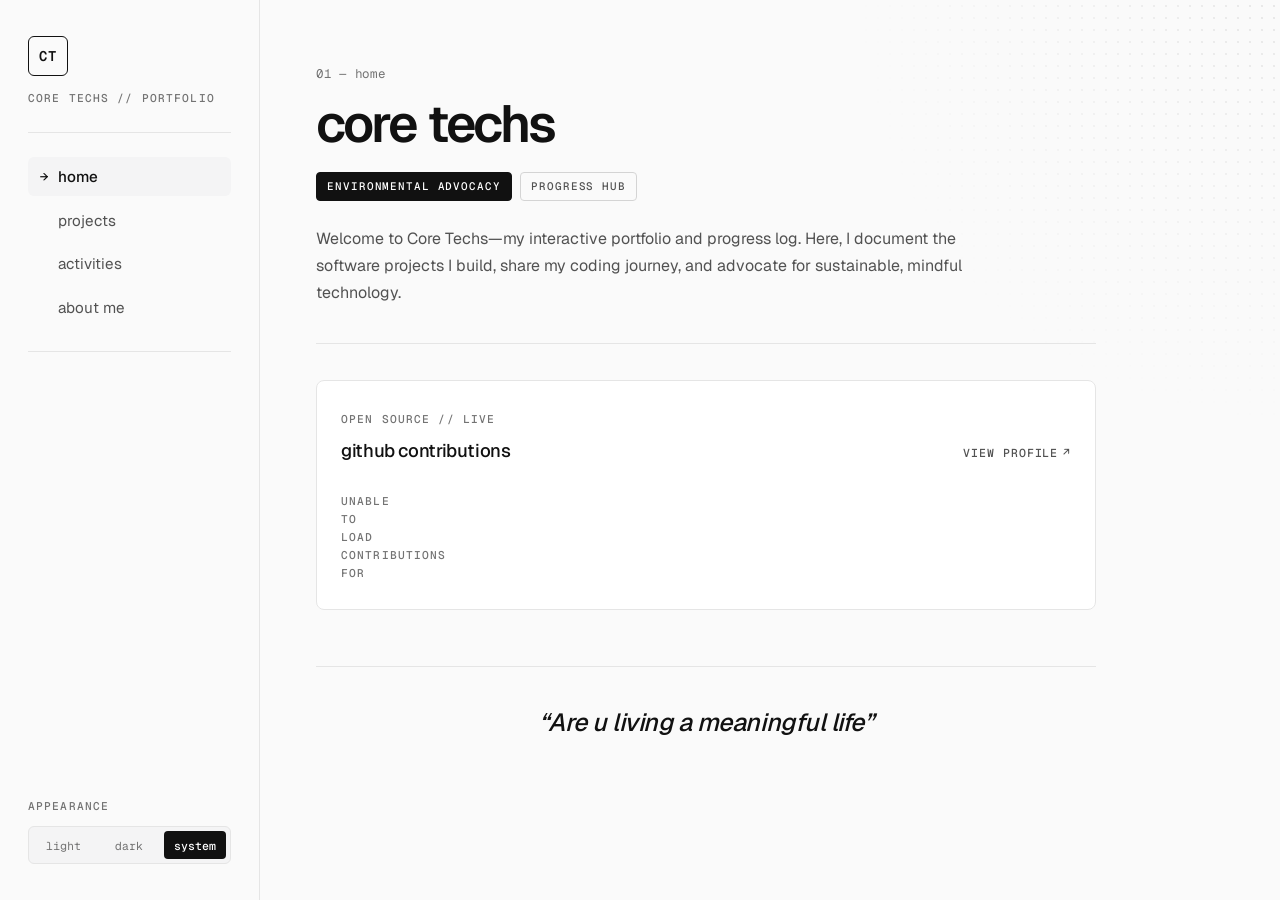
==== commit 8b272b6b: "Fixed Font size for font and Github streak problem" ====
--- a/index.html
+++ b/index.html
@@ -92,7 +92,7 @@
 
         <hr class="hairline section-divider stagger-2" />
 
-        <!-- GITHUB CONTRIBUTIONS ISLAND (Retained design) -->
+        <!-- GITHUB CONTRIBUTIONS ISLAND (Blank spaces for 0-contribution days) -->
         <article class="card github-island stagger-3">
           <div class="island-header">
             <div>
@@ -105,16 +105,18 @@
           </div>
 
           <div class="contribution-wrapper">
-            <img
+            <div
               id="githubChart"
-              src=""
-              alt="GitHub Contributions Chart"
-              class="contribution-chart"
-            />
+              class="contribution-grid"
+              role="img"
+              aria-label="GitHub Contributions Chart"
+            >
+              <span class="micro-label">LOADING CONTRIBUTIONS...</span>
+            </div>
           </div>
         </article>
 
-        <!-- HOURLY INSPIRATIONAL QUOTE FOOTER (Minimal, no island/labels/counter) -->
+        <!-- HOURLY INSPIRATIONAL QUOTE FOOTER (Centered & Larger) -->
         <footer class="quote-footer stagger-4" aria-live="polite">
           <blockquote id="quoteDisplay" class="quote-footer-text">
             “Life is a gift”
--- a/style.css
+++ b/style.css
@@ -15,6 +15,13 @@
   --accent-text: #ffffff;
   --halftone-dot: rgba(17, 17, 17, 0.08);
 
+  /* GitHub Contribution Squares — Light Mode (level-0 is blank) */
+  --contrib-0: transparent;
+  --contrib-1: #d4d4d4;
+  --contrib-2: #a3a3a3;
+  --contrib-3: #525252;
+  --contrib-4: #111111;
+
   /* Typography */
   --font-sans: "Geist", -apple-system, BlinkMacSystemFont, "Segoe UI", sans-serif;
   --font-mono: "Geist Mono", ui-monospace, SFMono-Regular, Menlo, monospace;
@@ -38,6 +45,13 @@
   --accent: #f5f5f5;
   --accent-text: #0a0a0a;
   --halftone-dot: rgba(245, 245, 245, 0.08);
+
+  /* GitHub Contribution Squares — Dark Mode (level-0 is blank) */
+  --contrib-0: transparent;
+  --contrib-1: #2e2e2e;
+  --contrib-2: #525252;
+  --contrib-3: #a3a3a3;
+  --contrib-4: #f5f5f5;
 }
 
 /* =========================================
@@ -386,7 +400,7 @@
 }
 
 /* =========================================
-   8. GITHUB CONTRIBUTIONS ISLAND (RETAINED)
+   8. GITHUB CONTRIBUTIONS ISLAND (BLANK ZERO DAYS)
    ========================================= */
 .card {
   background-color: var(--surface);
@@ -451,36 +465,57 @@
   padding: 0.5rem 0 0.25rem;
 }
 
-.contribution-chart {
-  display: block;
-  width: 100%;
-  min-width: 620px;
-  height: auto;
-  border-radius: 4px;
-}
-
-/* Adapts the monochrome GitHub squares cleanly for Dark Mode */
-:root.dark .contribution-chart {
-  filter: invert(0.92) hue-rotate(180deg);
-}
-
-/* =========================================
-   9. HOME PAGE QUOTE FOOTER (MINIMALIST)
+/* 7 rows (Sun–Sat) flowing left-to-right by week */
+.contribution-grid {
+  display: grid;
+  grid-template-rows: repeat(7, 10px);
+  grid-auto-flow: column;
+  grid-auto-columns: 10px;
+  gap: 3px;
+  width: max-content;
+}
+
+.contrib-day {
+  width: 10px;
+  height: 10px;
+  border-radius: 2px;
+  transition: transform 0.12s ease;
+}
+
+/* Days with 0 contributions stay completely blank */
+.contrib-day.level-0 {
+  background-color: var(--contrib-0);
+}
+
+.contrib-day.level-1 { background-color: var(--contrib-1); }
+.contrib-day.level-2 { background-color: var(--contrib-2); }
+.contrib-day.level-3 { background-color: var(--contrib-3); }
+.contrib-day.level-4 { background-color: var(--contrib-4); }
+
+/* Subtle pop when hovering over active contribution days */
+.contrib-day:not(.level-0):hover {
+  transform: scale(1.25);
+}
+
+/* =========================================
+   9. HOME PAGE QUOTE FOOTER (CENTERED & LARGER)
    ========================================= */
 .quote-footer {
-  margin-top: 3rem;
-  padding-top: 1.5rem;
+  margin-top: 3.5rem;
+  padding: 2.25rem 1rem 1rem;
   border-top: 1px solid var(--border);
-  /* Change to "center" if you want the footer quote centered */
-  text-align: left;
+  text-align: center;
 }
 
 .quote-footer-text {
-  margin: 0;
-  font-size: 0.95rem;
-  line-height: 1.65;
+  margin: 0 auto;
+  max-width: 46ch;
+  font-size: clamp(1.2rem, 2.5vw, 1.55rem);
+  font-weight: 500;
+  line-height: 1.55;
+  letter-spacing: -0.02em;
   font-style: italic;
-  color: var(--muted);
+  color: var(--text);
   transition: opacity 0.15s ease;
 }
 
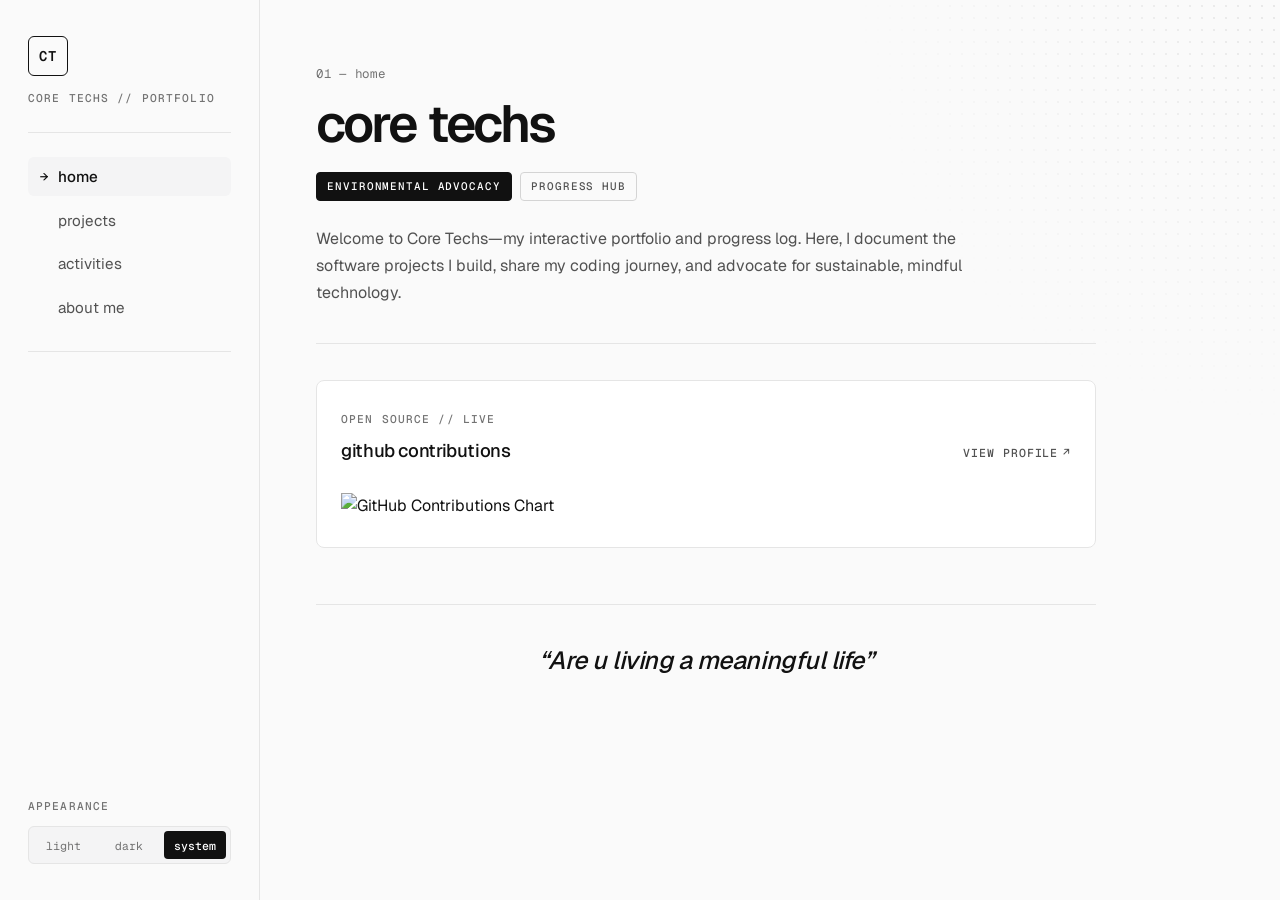
==== commit aef93749: "Update index.html" ====
--- a/index.html
+++ b/index.html
@@ -92,7 +92,7 @@
 
         <hr class="hairline section-divider stagger-2" />
 
-        <!-- GITHUB CONTRIBUTIONS ISLAND (Blank spaces for 0-contribution days) -->
+        <!-- GITHUB CONTRIBUTIONS ISLAND (Image Chart Layout) -->
         <article class="card github-island stagger-3">
           <div class="island-header">
             <div>
@@ -105,14 +105,13 @@
           </div>
 
           <div class="contribution-wrapper">
-            <div
+            <img
               id="githubChart"
-              class="contribution-grid"
-              role="img"
-              aria-label="GitHub Contributions Chart"
-            >
-              <span class="micro-label">LOADING CONTRIBUTIONS...</span>
-            </div>
+              class="github-chart-img"
+              src=""
+              alt="GitHub Contributions Chart"
+              loading="lazy"
+            />
           </div>
         </article>
 
@@ -157,4 +156,4 @@
   <!-- Single combined JavaScript file -->
   <script src="script.js"></script>
 </body>
-</html>+</html>
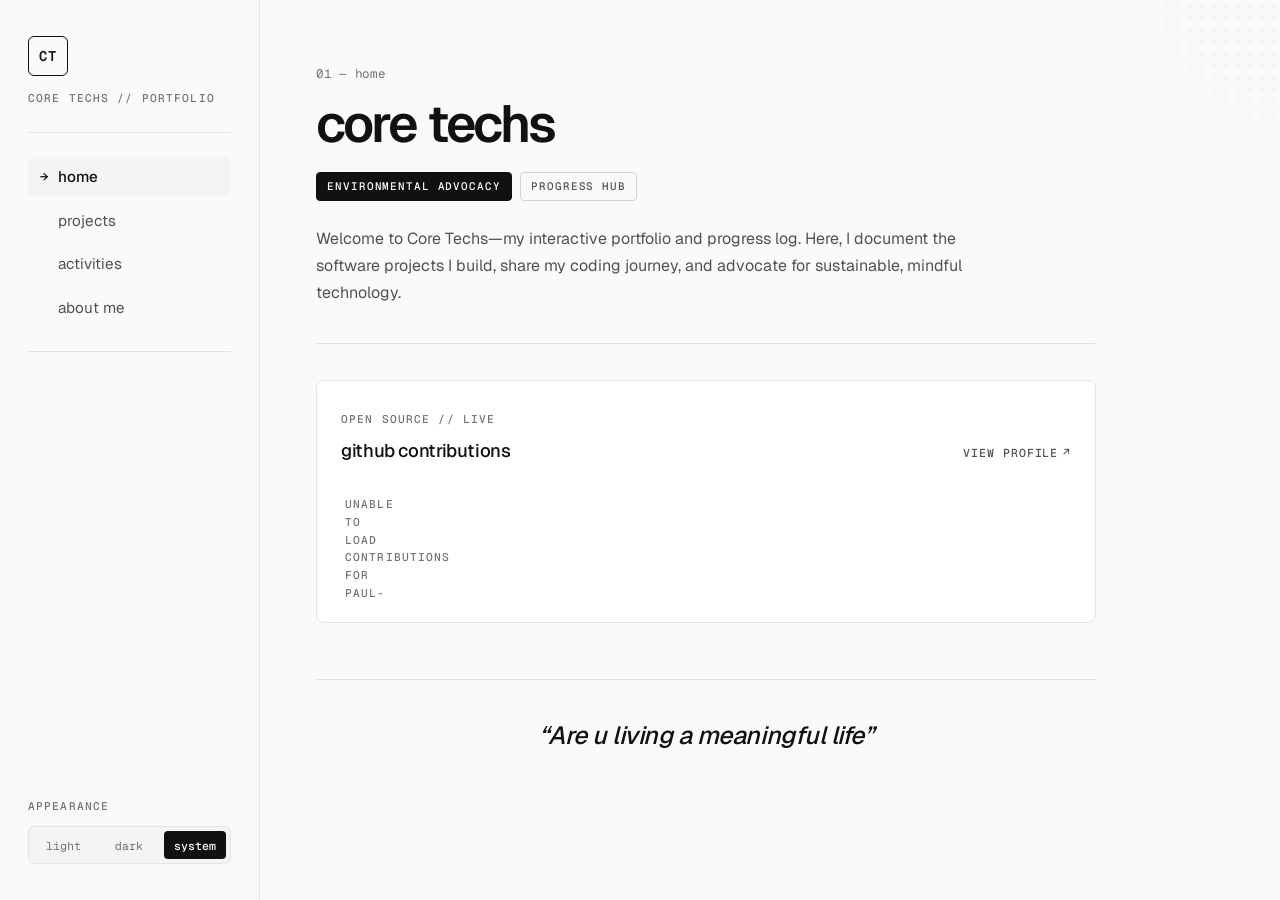
==== commit 90607e20: "Update GitHub contributions section layout" ====
--- a/index.html
+++ b/index.html
@@ -92,7 +92,7 @@
 
         <hr class="hairline section-divider stagger-2" />
 
-        <!-- GITHUB CONTRIBUTIONS ISLAND (Image Chart Layout) -->
+        <!-- GITHUB CONTRIBUTIONS ISLAND (Shining Star Constellation Grid) -->
         <article class="card github-island stagger-3">
           <div class="island-header">
             <div>
@@ -105,13 +105,14 @@
           </div>
 
           <div class="contribution-wrapper">
-            <img
+            <div
               id="githubChart"
-              class="github-chart-img"
-              src=""
-              alt="GitHub Contributions Chart"
-              loading="lazy"
-            />
+              class="contribution-grid"
+              role="img"
+              aria-label="GitHub Contributions Constellation"
+            >
+              <span class="micro-label">LOADING STARS...</span>
+            </div>
           </div>
         </article>
 
--- a/style.css
+++ b/style.css
@@ -15,12 +15,12 @@
   --accent-text: #ffffff;
   --halftone-dot: rgba(17, 17, 17, 0.08);
 
-  /* GitHub Contribution Squares — Light Mode (level-0 is blank) */
-  --contrib-0: transparent;
-  --contrib-1: #d4d4d4;
-  --contrib-2: #a3a3a3;
-  --contrib-3: #525252;
-  --contrib-4: #111111;
+  /* Star Fill & Progressive Glow — Light Mode */
+  --star-color: #111111;
+  --star-glow-1: none;
+  --star-glow-2: drop-shadow(0 0 2px rgba(17, 17, 17, 0.25));
+  --star-glow-3: drop-shadow(0 0 4px rgba(17, 17, 17, 0.42));
+  --star-glow-4: drop-shadow(0 0 6px rgba(17, 17, 17, 0.65));
 
   /* Typography */
   --font-sans: "Geist", -apple-system, BlinkMacSystemFont, "Segoe UI", sans-serif;
@@ -46,12 +46,14 @@
   --accent-text: #0a0a0a;
   --halftone-dot: rgba(245, 245, 245, 0.08);
 
-  /* GitHub Contribution Squares — Dark Mode (level-0 is blank) */
-  --contrib-0: transparent;
-  --contrib-1: #2e2e2e;
-  --contrib-2: #525252;
-  --contrib-3: #a3a3a3;
-  --contrib-4: #f5f5f5;
+  /* Star Fill & Progressive Glow — Dark Mode (bright shining white stars) */
+  --star-color: #ffffff;
+  --star-glow-1: drop-shadow(0 0 2px rgba(255, 255, 255, 0.35));
+  --star-glow-2: drop-shadow(0 0 4px rgba(255, 255, 255, 0.6));
+  --star-glow-3: drop-shadow(0 0 6px rgba(255, 255, 255, 0.85))
+                 drop-shadow(0 0 10px rgba(255, 255, 255, 0.35));
+  --star-glow-4: drop-shadow(0 0 6px rgba(255, 255, 255, 1))
+                 drop-shadow(0 0 14px rgba(255, 255, 255, 0.7));
 }
 
 /* =========================================
@@ -400,7 +402,7 @@
 }
 
 /* =========================================
-   8. GITHUB CONTRIBUTIONS ISLAND (BLANK ZERO DAYS)
+   8. GITHUB CONTRIBUTIONS ISLAND (SHINING STARS)
    ========================================= */
 .card {
   background-color: var(--surface);
@@ -462,39 +464,86 @@
 .contribution-wrapper {
   width: 100%;
   overflow-x: auto;
-  padding: 0.5rem 0 0.25rem;
+  padding: 0.65rem 0.25rem;
 }
 
 /* 7 rows (Sun–Sat) flowing left-to-right by week */
 .contribution-grid {
   display: grid;
-  grid-template-rows: repeat(7, 10px);
+  grid-template-rows: repeat(7, 11px);
   grid-auto-flow: column;
-  grid-auto-columns: 10px;
-  gap: 3px;
+  grid-auto-columns: 11px;
+  gap: 2.5px;
   width: max-content;
 }
 
 .contrib-day {
-  width: 10px;
-  height: 10px;
-  border-radius: 2px;
-  transition: transform 0.12s ease;
-}
-
-/* Days with 0 contributions stay completely blank */
-.contrib-day.level-0 {
-  background-color: var(--contrib-0);
-}
-
-.contrib-day.level-1 { background-color: var(--contrib-1); }
-.contrib-day.level-2 { background-color: var(--contrib-2); }
-.contrib-day.level-3 { background-color: var(--contrib-3); }
-.contrib-day.level-4 { background-color: var(--contrib-4); }
-
-/* Subtle pop when hovering over active contribution days */
-.contrib-day:not(.level-0):hover {
-  transform: scale(1.25);
+  width: 11px;
+  height: 11px;
+  display: flex;
+  align-items: center;
+  justify-content: center;
+}
+
+.star-svg {
+  width: 100%;
+  height: 100%;
+  fill: var(--star-color);
+  overflow: visible;
+  transition: transform 0.18s ease, opacity 0.18s ease, filter 0.18s ease;
+}
+
+/* Level 0: Tiny faint distant speck (matches reference image empty slots) */
+.contrib-day.level-0 .star-svg {
+  transform: scale(0.24);
+  opacity: 0.22;
+  filter: none;
+}
+
+/* Levels 1–4: Star grows larger and shines brighter with more contributions */
+.contrib-day.level-1 .star-svg {
+  transform: scale(0.56);
+  opacity: 0.58;
+  filter: var(--star-glow-1);
+}
+
+.contrib-day.level-2 .star-svg {
+  transform: scale(0.76);
+  opacity: 0.8;
+  filter: var(--star-glow-2);
+}
+
+.contrib-day.level-3 .star-svg {
+  transform: scale(0.96);
+  opacity: 0.95;
+  filter: var(--star-glow-3);
+}
+
+.contrib-day.level-4 .star-svg {
+  transform: scale(1.18);
+  opacity: 1;
+  filter: var(--star-glow-4);
+  animation: starTwinkle 3.2s ease-in-out infinite;
+}
+
+/* Gentle twinkle on peak contribution days */
+@keyframes starTwinkle {
+  0%, 100% {
+    opacity: 1;
+    transform: scale(1.18);
+  }
+  50% {
+    opacity: 0.82;
+    transform: scale(1.06);
+  }
+}
+
+/* Interactive hover flare on active stars */
+.contrib-day:not(.level-0):hover .star-svg {
+  animation: none;
+  transform: scale(1.42);
+  opacity: 1;
+  filter: var(--star-glow-4);
 }
 
 /* =========================================
@@ -590,4 +639,4 @@
     transition-duration: 0.01ms !important;
     scroll-behavior: auto !important;
   }
-}+}
